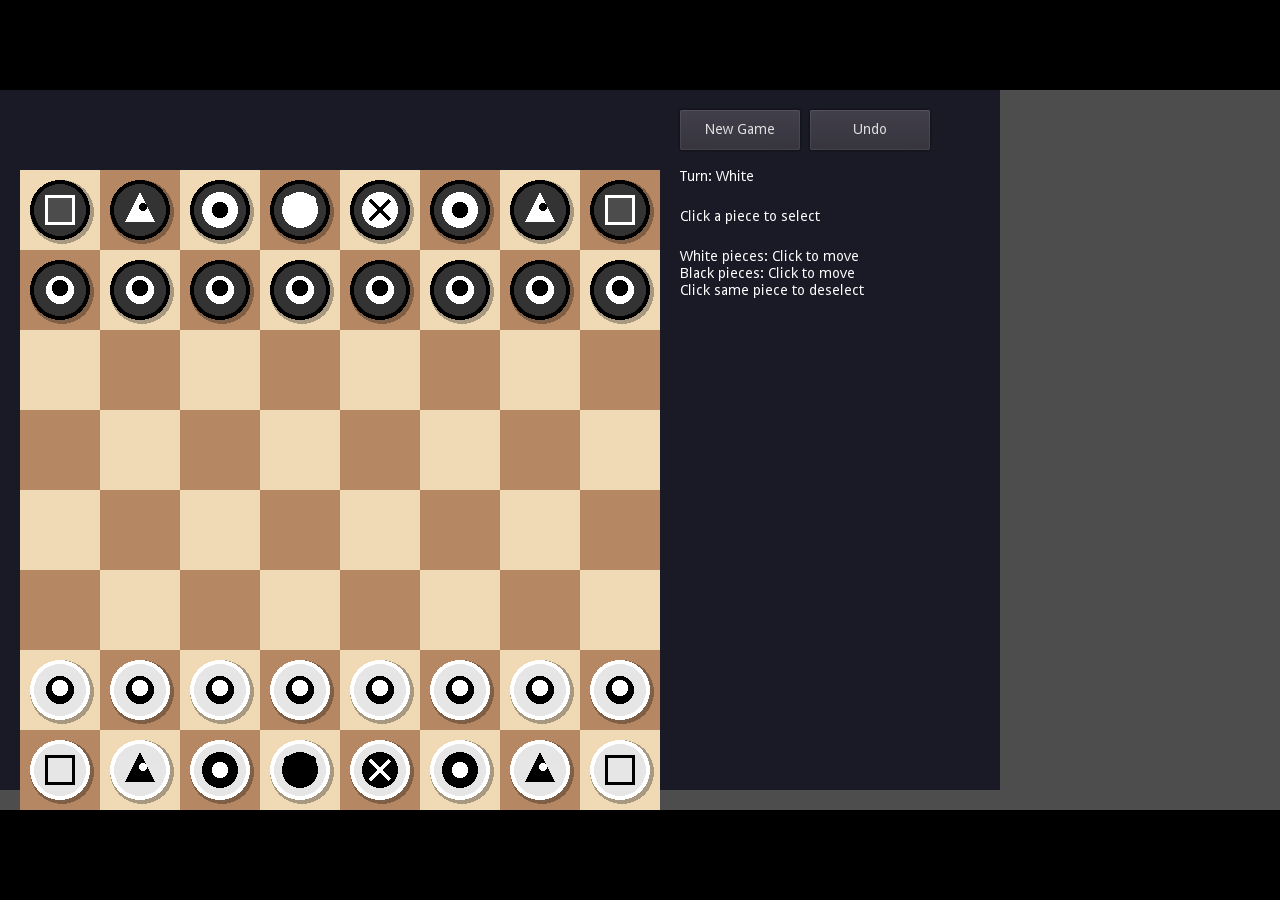
==== chess-godot3/export/index.html @ 49ae1403 "Enhance Godot 3 chess game with better visuals and UI" ====
<!DOCTYPE html>
<html xmlns='http://www.w3.org/1999/xhtml' lang='' xml:lang=''>
<head>
	<meta charset='utf-8' />
	<meta name='viewport' content='width=device-width, user-scalable=no' />
	<title>Chess Game</title>
	<style type='text/css'>

		body {
			touch-action: none;
			margin: 0;
			border: 0 none;
			padding: 0;
			text-align: center;
			background-color: black;
		}

		#canvas {
			display: block;
			margin: 0;
			color: white;
		}

		#canvas:focus {
			outline: none;
		}

		.godot {
			font-family: 'Noto Sans', 'Droid Sans', Arial, sans-serif;
			color: #e0e0e0;
			background-color: #3b3943;
			background-image: linear-gradient(to bottom, #403e48, #35333c);
			border: 1px solid #45434e;
			box-shadow: 0 0 1px 1px #2f2d35;
		}


		/* Status display
		 * ============== */

		#status {
			position: absolute;
			left: 0;
			top: 0;
			right: 0;
			bottom: 0;
			display: flex;
			justify-content: center;
			align-items: center;
			/* don't consume click events - make children visible explicitly */
			visibility: hidden;
		}

		#status-progress {
			width: 366px;
			height: 7px;
			background-color: #38363A;
			border: 1px solid #444246;
			padding: 1px;
			box-shadow: 0 0 2px 1px #1B1C22;
			border-radius: 2px;
			visibility: visible;
		}

		@media only screen and (orientation:portrait) {
			#status-progress {
				width: 61.8%;
			}
		}

		#status-progress-inner {
			height: 100%;
			width: 0;
			box-sizing: border-box;
			transition: width 0.5s linear;
			background-color: #202020;
			border: 1px solid #222223;
			box-shadow: 0 0 1px 1px #27282E;
			border-radius: 3px;
		}

		#status-indeterminate {
			height: 42px;
			visibility: visible;
			position: relative;
		}

		#status-indeterminate > div {
			width: 4.5px;
			height: 0;
			border-style: solid;
			border-width: 9px 3px 0 3px;
			border-color: #2b2b2b transparent transparent transparent;
			transform-origin: center 21px;
			position: absolute;
		}

		#status-indeterminate > div:nth-child(1) { transform: rotate( 22.5deg); }
		#status-indeterminate > div:nth-child(2) { transform: rotate( 67.5deg); }
		#status-indeterminate > div:nth-child(3) { transform: rotate(112.5deg); }
		#status-indeterminate > div:nth-child(4) { transform: rotate(157.5deg); }
		#status-indeterminate > div:nth-child(5) { transform: rotate(202.5deg); }
		#status-indeterminate > div:nth-child(6) { transform: rotate(247.5deg); }
		#status-indeterminate > div:nth-child(7) { transform: rotate(292.5deg); }
		#status-indeterminate > div:nth-child(8) { transform: rotate(337.5deg); }

		#status-notice {
			margin: 0 100px;
			line-height: 1.3;
			visibility: visible;
			padding: 4px 6px;
			visibility: visible;
		}
	</style>
<link id='-gd-engine-icon' rel='icon' type='image/png' href='index.icon.png' />
<link rel='apple-touch-icon' href='index.apple-touch-icon.png'/>

</head>
<body>
	<canvas id='canvas'>
		HTML5 canvas appears to be unsupported in the current browser.<br />
		Please try updating or use a different browser.
	</canvas>
	<div id='status'>
		<div id='status-progress' style='display: none;' oncontextmenu='event.preventDefault();'><div id ='status-progress-inner'></div></div>
		<div id='status-indeterminate' style='display: none;' oncontextmenu='event.preventDefault();'>
			<div></div>
			<div></div>
			<div></div>
			<div></div>
			<div></div>
			<div></div>
			<div></div>
			<div></div>
		</div>
		<div id='status-notice' class='godot' style='display: none;'></div>
	</div>

	<script type='text/javascript' src='index.js'></script>
	<script type='text/javascript'>//<![CDATA[

		const GODOT_CONFIG = {"args":[],"canvasResizePolicy":2,"executable":"index","experimentalVK":false,"fileSizes":{"index.pck":12720,"index.wasm":19761972},"focusCanvas":true,"gdnativeLibs":[]};
		var engine = new Engine(GODOT_CONFIG);

		(function() {
			const INDETERMINATE_STATUS_STEP_MS = 100;
			var statusProgress = document.getElementById('status-progress');
			var statusProgressInner = document.getElementById('status-progress-inner');
			var statusIndeterminate = document.getElementById('status-indeterminate');
			var statusNotice = document.getElementById('status-notice');

			var initializing = true;
			var statusMode = 'hidden';

			var animationCallbacks = [];
			function animate(time) {
				animationCallbacks.forEach(callback => callback(time));
				requestAnimationFrame(animate);
			}
			requestAnimationFrame(animate);

			function setStatusMode(mode) {

				if (statusMode === mode || !initializing)
					return;
				[statusProgress, statusIndeterminate, statusNotice].forEach(elem => {
					elem.style.display = 'none';
				});
				animationCallbacks = animationCallbacks.filter(function(value) {
					return (value != animateStatusIndeterminate);
				});
				switch (mode) {
					case 'progress':
						statusProgress.style.display = 'block';
						break;
					case 'indeterminate':
						statusIndeterminate.style.display = 'block';
						animationCallbacks.push(animateStatusIndeterminate);
						break;
					case 'notice':
						statusNotice.style.display = 'block';
						break;
					case 'hidden':
						break;
					default:
						throw new Error('Invalid status mode');
				}
				statusMode = mode;
			}

			function animateStatusIndeterminate(ms) {
				var i = Math.floor(ms / INDETERMINATE_STATUS_STEP_MS % 8);
				if (statusIndeterminate.children[i].style.borderTopColor == '') {
					Array.prototype.slice.call(statusIndeterminate.children).forEach(child => {
						child.style.borderTopColor = '';
					});
					statusIndeterminate.children[i].style.borderTopColor = '#dfdfdf';
				}
			}

			function setStatusNotice(text) {
				while (statusNotice.lastChild) {
					statusNotice.removeChild(statusNotice.lastChild);
				}
				var lines = text.split('\n');
				lines.forEach((line) => {
					statusNotice.appendChild(document.createTextNode(line));
					statusNotice.appendChild(document.createElement('br'));
				});
			};

			function displayFailureNotice(err) {
				var msg = err.message || err;
				console.error(msg);
				setStatusNotice(msg);
				setStatusMode('notice');
				initializing = false;
			};

			if (!Engine.isWebGLAvailable()) {
				displayFailureNotice('WebGL not available');
			} else {
				setStatusMode('indeterminate');
				engine.startGame({
					'onProgress': function (current, total) {
						if (total > 0) {
							statusProgressInner.style.width = current/total * 100 + '%';
							setStatusMode('progress');
							if (current === total) {
								// wait for progress bar animation
								setTimeout(() => {
									setStatusMode('indeterminate');
								}, 500);
							}
						} else {
							setStatusMode('indeterminate');
						}
					},
				}).then(() => {
					setStatusMode('hidden');
					initializing = false;
				}, displayFailureNotice);
			}
		})();
	//]]></script>
</body>
</html>
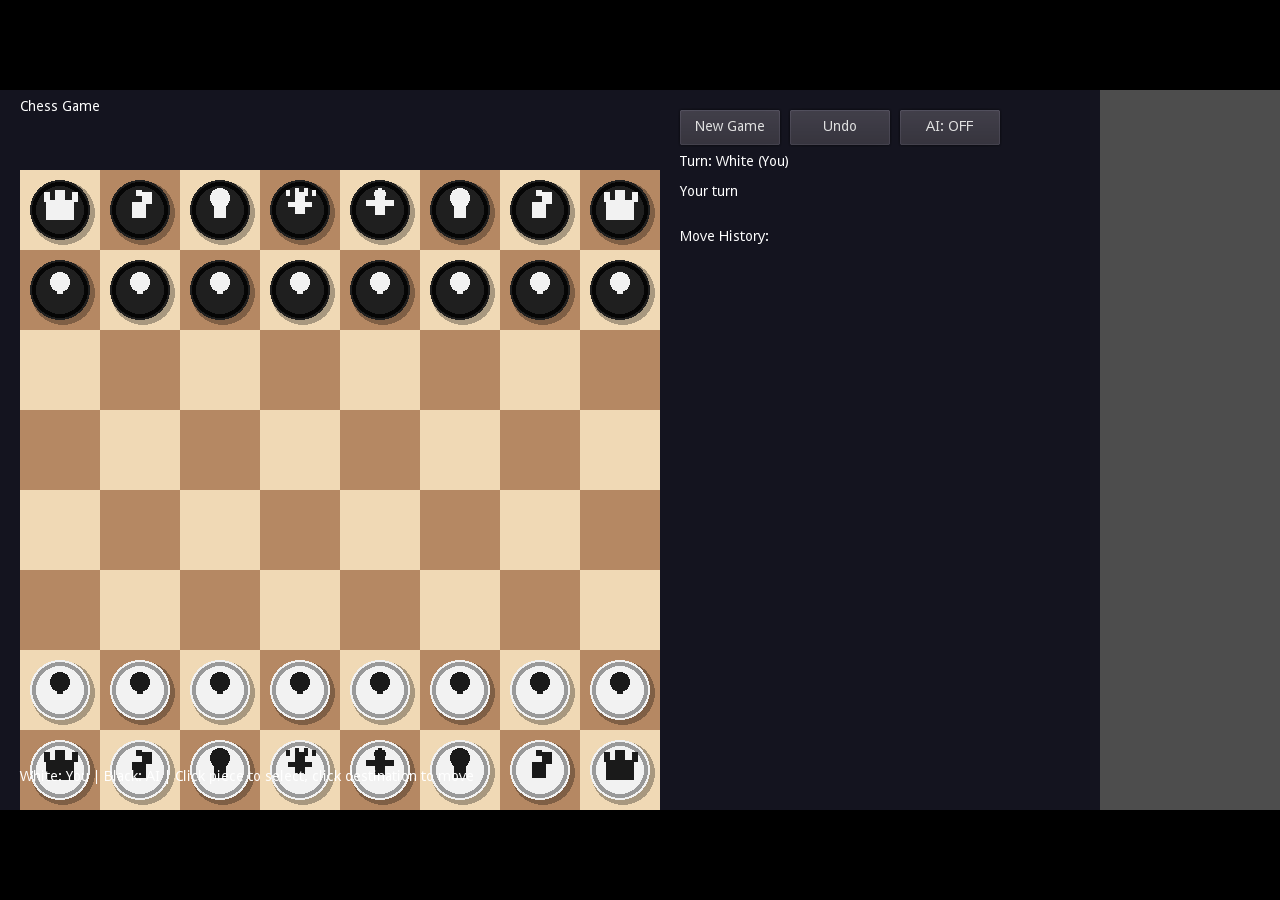
==== commit df86bb7c: "Add AI mode, better chess pieces, and move history display" ====
--- a/chess-godot3/export/index.html
+++ b/chess-godot3/export/index.html
@@ -139,7 +139,7 @@
 	<script type='text/javascript' src='index.js'></script>
 	<script type='text/javascript'>//<![CDATA[
 
-		const GODOT_CONFIG = {"args":[],"canvasResizePolicy":2,"executable":"index","experimentalVK":false,"fileSizes":{"index.pck":12720,"index.wasm":19761972},"focusCanvas":true,"gdnativeLibs":[]};
+		const GODOT_CONFIG = {"args":[],"canvasResizePolicy":2,"executable":"index","experimentalVK":false,"fileSizes":{"index.pck":17824,"index.wasm":19761972},"focusCanvas":true,"gdnativeLibs":[]};
 		var engine = new Engine(GODOT_CONFIG);
 
 		(function() {
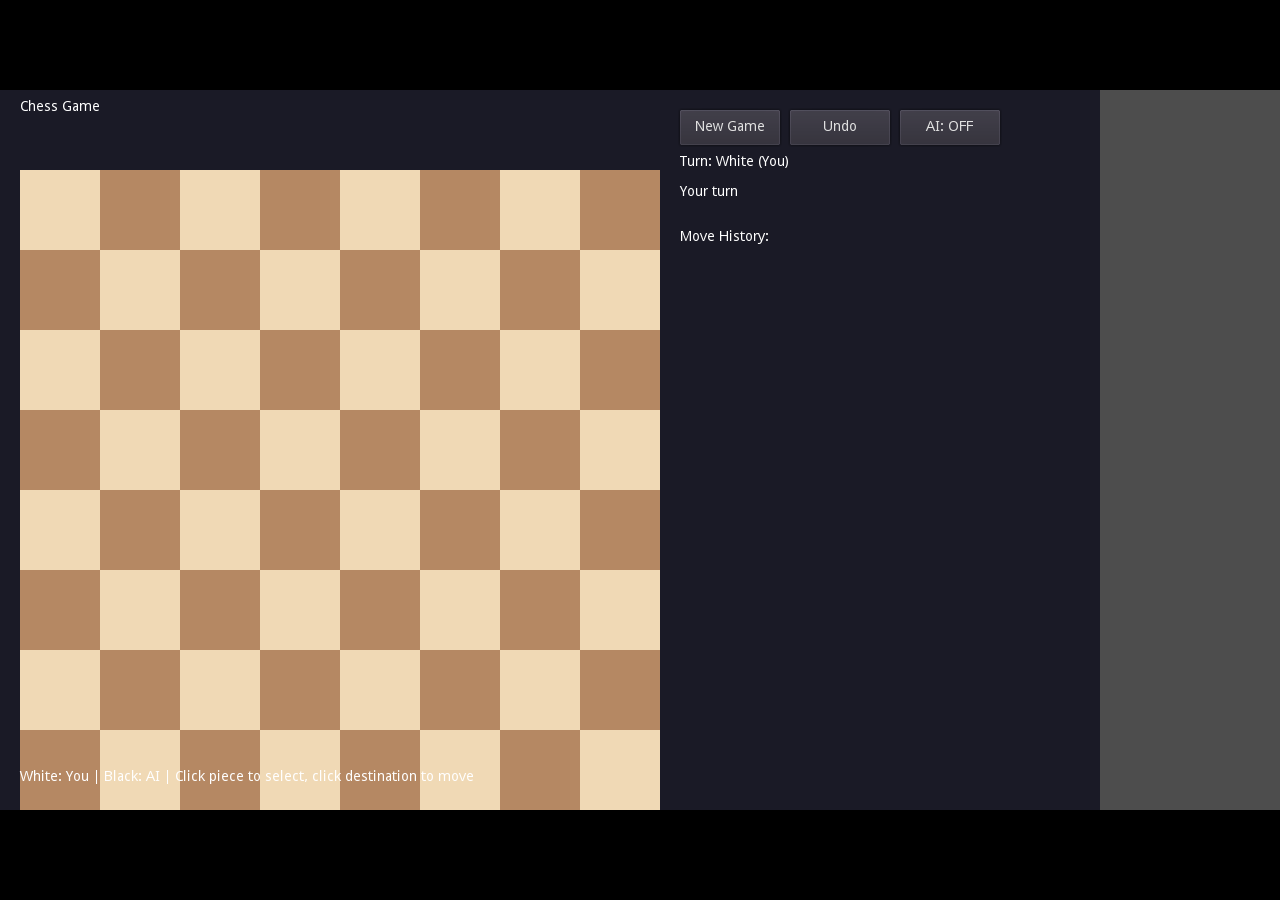
==== commit 7333bd5e: "Use Unicode chess symbols (♔♕♖♗♘♙) for pieces" ====
--- a/chess-godot3/export/index.html
+++ b/chess-godot3/export/index.html
@@ -139,7 +139,7 @@
 	<script type='text/javascript' src='index.js'></script>
 	<script type='text/javascript'>//<![CDATA[
 
-		const GODOT_CONFIG = {"args":[],"canvasResizePolicy":2,"executable":"index","experimentalVK":false,"fileSizes":{"index.pck":17824,"index.wasm":19761972},"focusCanvas":true,"gdnativeLibs":[]};
+		const GODOT_CONFIG = {"args":[],"canvasResizePolicy":2,"executable":"index","experimentalVK":false,"fileSizes":{"index.pck":16304,"index.wasm":19761972},"focusCanvas":true,"gdnativeLibs":[]};
 		var engine = new Engine(GODOT_CONFIG);
 
 		(function() {
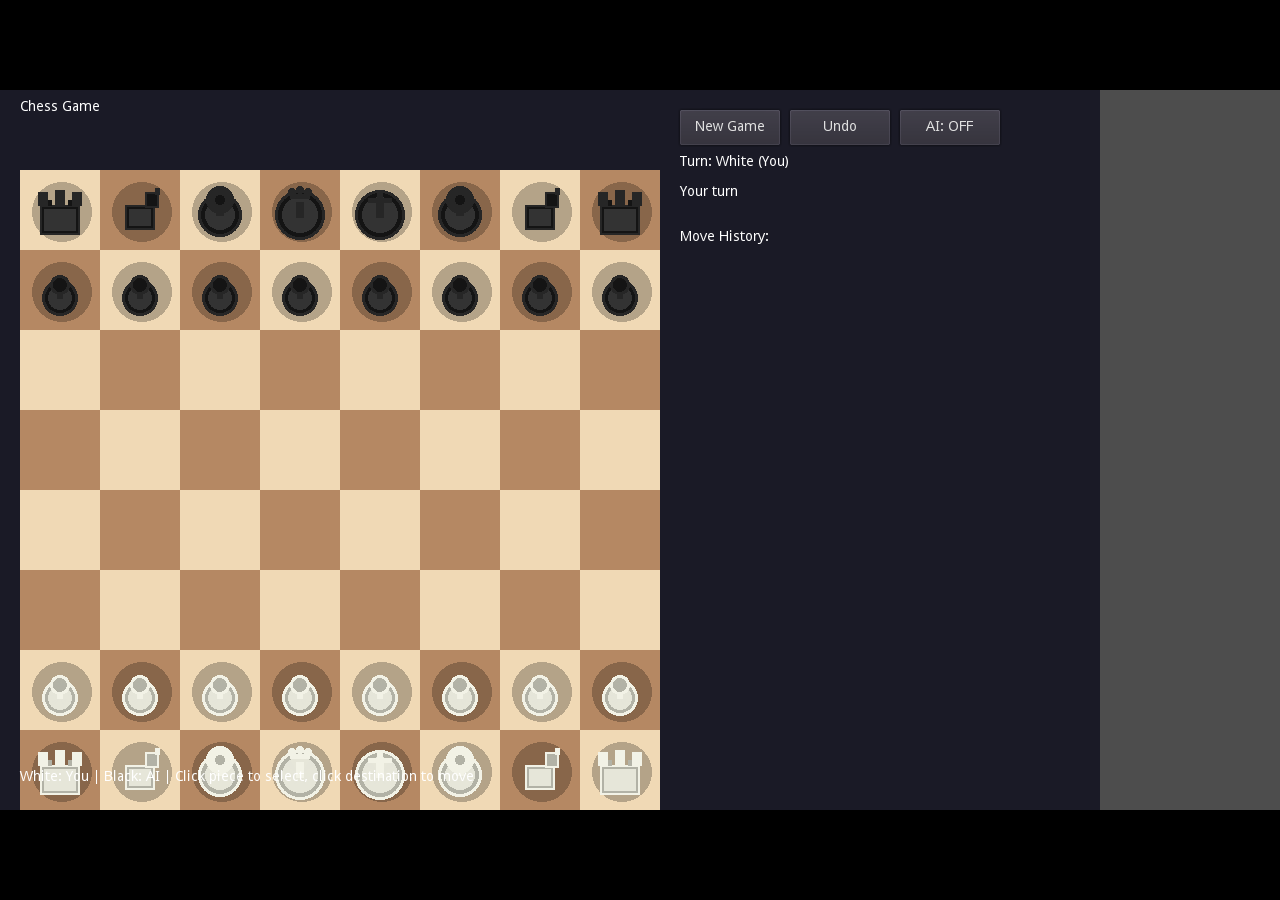
==== commit 849e3022: "Draw chess pieces with proper shapes (King, Queen, Rook, Bishop, Knight, Pawn)" ====
--- a/chess-godot3/export/index.html
+++ b/chess-godot3/export/index.html
@@ -139,7 +139,7 @@
 	<script type='text/javascript' src='index.js'></script>
 	<script type='text/javascript'>//<![CDATA[
 
-		const GODOT_CONFIG = {"args":[],"canvasResizePolicy":2,"executable":"index","experimentalVK":false,"fileSizes":{"index.pck":16304,"index.wasm":19761972},"focusCanvas":true,"gdnativeLibs":[]};
+		const GODOT_CONFIG = {"args":[],"canvasResizePolicy":2,"executable":"index","experimentalVK":false,"fileSizes":{"index.pck":18640,"index.wasm":19761972},"focusCanvas":true,"gdnativeLibs":[]};
 		var engine = new Engine(GODOT_CONFIG);
 
 		(function() {
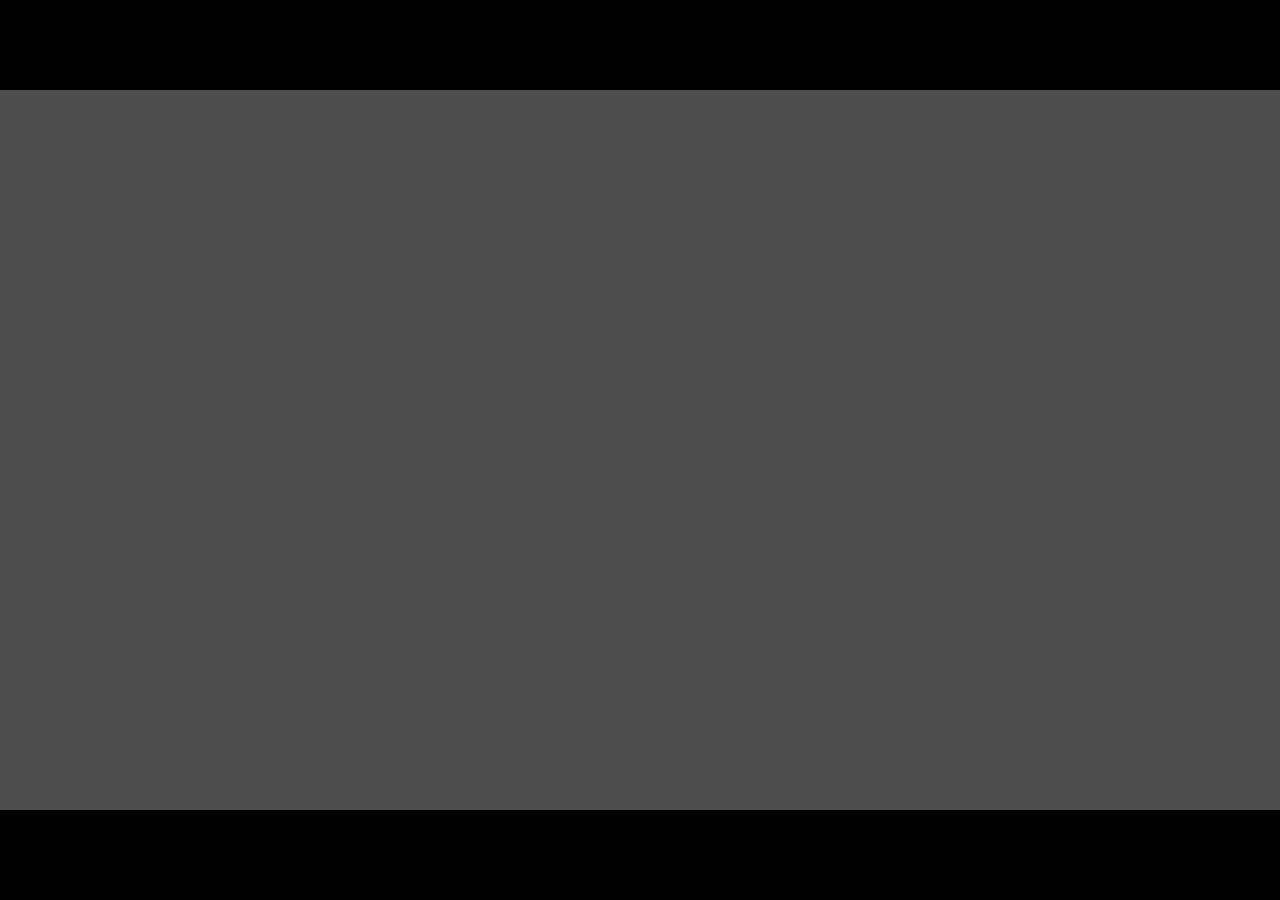
==== commit 31917913: "Enhanced chess game with AI, save/load, timer, and captured pieces" ====
--- a/chess-godot3/export/index.html
+++ b/chess-godot3/export/index.html
@@ -139,7 +139,7 @@
 	<script type='text/javascript' src='index.js'></script>
 	<script type='text/javascript'>//<![CDATA[
 
-		const GODOT_CONFIG = {"args":[],"canvasResizePolicy":2,"executable":"index","experimentalVK":false,"fileSizes":{"index.pck":18640,"index.wasm":19761972},"focusCanvas":true,"gdnativeLibs":[]};
+		const GODOT_CONFIG = {"args":[],"canvasResizePolicy":2,"executable":"index","experimentalVK":false,"fileSizes":{"index.pck":24512,"index.wasm":19761972},"focusCanvas":true,"gdnativeLibs":[]};
 		var engine = new Engine(GODOT_CONFIG);
 
 		(function() {
